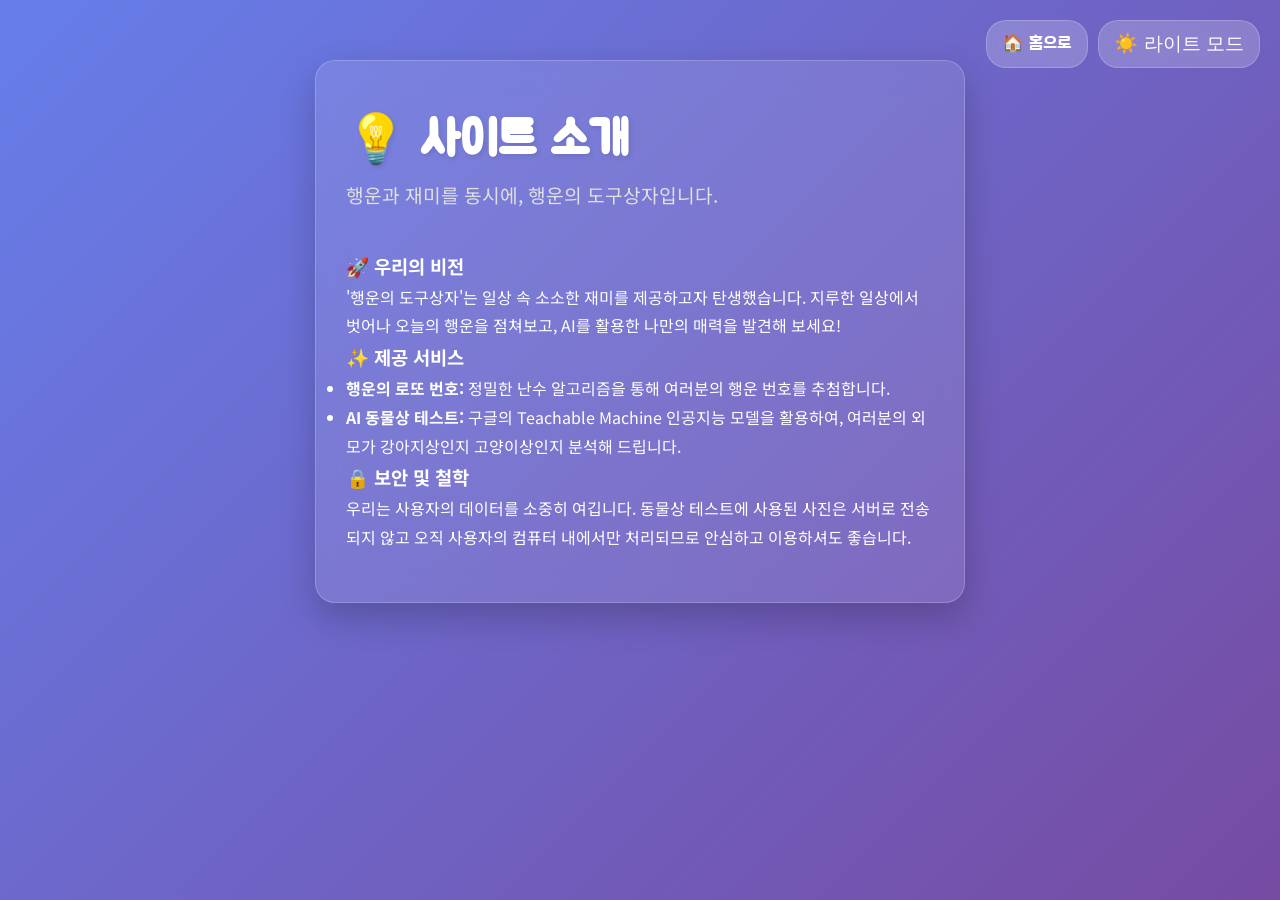
==== about.html @ 26b106c7 "Optimize site for AdSense approval with Privacy Policy, About page, and SEO enhancements" ====
<!DOCTYPE html>
<html lang="ko">
<head>
    <meta charset="UTF-8">
    <meta name="viewport" content="width=device-width, initial-scale=1.0">
    <title>소개 - 행운의 도구상자</title>
    <link rel="stylesheet" href="style.css">
    <link href="https://fonts.googleapis.com/css2?family=Jua&family=Noto+Sans+KR:wght@400;700&display=swap" rel="stylesheet">
</head>
<body>
    <div class="theme-toggle">
        <a href="index.html" class="nav-btn">🏠 홈으로</a>
        <button id="theme-btn">🌙 다크 모드</button>
    </div>

    <div class="container about-content" style="text-align: left;">
        <h1>💡 사이트 소개</h1>
        <p class="subtitle">행운과 재미를 동시에, 행운의 도구상자입니다.</p>
        
        <div style="line-height: 1.8; color: var(--text-color);">
            <h3>🚀 우리의 비전</h3>
            <p>'행운의 도구상자'는 일상 속 소소한 재미를 제공하고자 탄생했습니다. 지루한 일상에서 벗어나 오늘의 행운을 점쳐보고, AI를 활용한 나만의 매력을 발견해 보세요!</p>

            <h3>✨ 제공 서비스</h3>
            <ul>
                <li><strong>행운의 로또 번호:</strong> 정밀한 난수 알고리즘을 통해 여러분의 행운 번호를 추첨합니다.</li>
                <li><strong>AI 동물상 테스트:</strong> 구글의 Teachable Machine 인공지능 모델을 활용하여, 여러분의 외모가 강아지상인지 고양이상인지 분석해 드립니다.</li>
            </ul>

            <h3>🔒 보안 및 철학</h3>
            <p>우리는 사용자의 데이터를 소중히 여깁니다. 동물상 테스트에 사용된 사진은 서버로 전송되지 않고 오직 사용자의 컴퓨터 내에서만 처리되므로 안심하고 이용하셔도 좋습니다.</p>
        </div>
    </div>

    <script>
        // 테마 토글 로직
        const themeBtn = document.getElementById('theme-btn');
        const currentTheme = localStorage.getItem('theme') || 'dark';
        document.documentElement.setAttribute('data-theme', currentTheme);
        themeBtn.innerText = currentTheme === 'dark' ? '☀️ 라이트 모드' : '🌙 다크 모드';

        themeBtn.addEventListener('click', () => {
            let theme = document.documentElement.getAttribute('data-theme');
            if (theme === 'dark') {
                theme = 'light';
                themeBtn.innerText = '🌙 다크 모드';
            } else {
                theme = 'dark';
                themeBtn.innerText = '☀️ 라이트 모드';
            }
            document.documentElement.setAttribute('data-theme', theme);
            localStorage.setItem('theme', theme);
        });
    </script>
</body>
</html>
---- style.css ----
:root {
    --bg-gradient: linear-gradient(135deg, #667eea 0%, #764ba2 100%);
    --container-bg: rgba(255, 255, 255, 0.1);
    --text-color: #ffffff;
    --subtitle-color: #e0e0e0;
    --card-shadow: 0 15px 35px rgba(0, 0, 0, 0.2);
    --border-color: rgba(255, 255, 255, 0.2);
    --placeholder-bg: rgba(255, 255, 255, 0.1);
    --placeholder-text: rgba(255, 255, 255, 0.6);
    --placeholder-border: rgba(255, 255, 255, 0.5);
    --toggle-btn-bg: rgba(255, 255, 255, 0.2);
}

[data-theme="light"] {
    --bg-gradient: linear-gradient(135deg, #f5f7fa 0%, #c3cfe2 100%);
    --container-bg: rgba(255, 255, 255, 0.8);
    --text-color: #2d3436;
    --subtitle-color: #636e72;
    --card-shadow: 0 15px 35px rgba(0, 0, 0, 0.1);
    --border-color: rgba(0, 0, 0, 0.05);
    --placeholder-bg: rgba(0, 0, 0, 0.05);
    --placeholder-text: rgba(0, 0, 0, 0.3);
    --placeholder-border: rgba(0, 0, 0, 0.1);
    --toggle-btn-bg: rgba(0, 0, 0, 0.1);
}

* {
    margin: 0;
    padding: 0;
    box-sizing: border-box;
    transition: background-color 0.3s ease, color 0.3s ease;
}

body {
    font-family: 'Noto Sans KR', sans-serif;
    background: var(--bg-gradient);
    min-height: 100vh;
    display: flex;
    flex-direction: column; /* 세로로 정렬 */
    justify-content: flex-start; /* 위에서부터 시작 */
    align-items: center;
    color: var(--text-color);
    padding: 60px 0; /* 위아래 여백 */
    overflow-y: auto; /* 내용이 길어지면 스크롤 가능하게 */
}

/* 컨테이너 간 간격 */
.container + .container {
    margin-top: 40px;
}

/* 문의 폼 관련 스타일 */
.contact-container h2 {
    font-family: 'Jua', sans-serif;
    font-size: 2.2rem;
    margin-bottom: 5px;
}

.contact-form {
    text-align: left;
    max-width: 500px;
    margin: 0 auto;
}

.input-group {
    margin-bottom: 20px;
}

.input-group label {
    display: block;
    margin-bottom: 8px;
    font-weight: bold;
    font-size: 1rem;
}

.input-group input, 
.input-group textarea {
    width: 100%;
    padding: 12px 15px;
    border-radius: 10px;
    border: 1px solid var(--border-color);
    background: var(--placeholder-bg);
    color: var(--text-color);
    font-family: 'Noto Sans KR', sans-serif;
    font-size: 1rem;
    transition: all 0.3s ease;
}

.input-group input::placeholder,
.input-group textarea::placeholder {
    color: var(--placeholder-text);
}

.input-group input:focus, 
.input-group textarea:focus {
    outline: none;
    border-color: #667eea;
    background: rgba(255, 255, 255, 0.2);
    box-shadow: 0 0 10px rgba(102, 126, 234, 0.3);
}

.submit-btn {
    width: 100%;
    background: linear-gradient(45deg, #4facfe 0%, #00f2fe 100%);
    color: white;
    border: none;
    padding: 15px;
    font-size: 1.2rem;
    font-family: 'Jua', sans-serif;
    border-radius: 10px;
    cursor: pointer;
    box-shadow: 0 5px 15px rgba(79, 172, 254, 0.3);
    transition: all 0.3s ease;
    margin-top: 10px;
}

.submit-btn:hover {
    transform: translateY(-3px);
    box-shadow: 0 8px 20px rgba(79, 172, 254, 0.5);
}

.submit-btn:active {
    transform: translateY(0);
}

/* 테마 토글 버튼 스타일 */
.theme-toggle {
    position: absolute;
    top: 20px;
    right: 20px;
    display: flex;
    gap: 10px;
    z-index: 1000;
}

.nav-btn {
    text-decoration: none;
    background: var(--toggle-btn-bg);
    border: 1px solid var(--border-color);
    color: var(--text-color);
    padding: 10px 15px;
    border-radius: 20px;
    cursor: pointer;
    font-size: 1.1rem;
    font-family: 'Jua', sans-serif;
    backdrop-filter: blur(5px);
    transition: all 0.3s ease;
    display: flex;
    align-items: center;
}

.nav-btn:hover {
    transform: scale(1.05);
    background: rgba(255, 255, 255, 0.3);
}

#theme-btn {
    background: var(--toggle-btn-bg);
    border: 1px solid var(--border-color);
    color: var(--text-color);
    padding: 10px 15px;
    border-radius: 20px;
    cursor: pointer;
    font-size: 1.2rem;
    backdrop-filter: blur(5px);
    transition: all 0.3s ease;
}

#theme-btn:hover {
    transform: scale(1.1);
}

/* 동물상 테스트 전용 스타일 */
.file-upload {
    background-color: var(--placeholder-bg);
    width: 100%;
    margin: 0 auto;
    padding: 40px 20px;
    border: 2px dashed var(--placeholder-border);
    border-radius: 15px;
    cursor: pointer;
    transition: all 0.3s ease;
    margin-bottom: 20px;
}

.file-upload:hover {
    background-color: rgba(255, 255, 255, 0.15);
    border-color: #667eea;
}

.image-upload-wrap {
    display: flex;
    flex-direction: column;
    align-items: center;
    gap: 15px;
}

.upload-icon {
    font-size: 4rem;
}

.drag-text h3 {
    font-family: 'Jua', sans-serif;
    font-size: 1.5rem;
    color: var(--text-color);
    margin: 0;
}

.file-upload-input {
    display: none;
}

#image-preview-container {
    margin: 20px auto;
    position: relative;
    display: none;
    max-width: 300px;
}

#image-preview {
    width: 100%;
    border-radius: 15px;
    box-shadow: var(--card-shadow);
    border: 4px solid white;
}

.remove-image {
    position: absolute;
    top: -10px;
    right: -10px;
    background: #ff6b6b;
    color: white;
    border: none;
    width: 30px;
    height: 30px;
    border-radius: 50%;
    cursor: pointer;
    font-size: 1rem;
    font-weight: bold;
    box-shadow: 0 2px 5px rgba(0,0,0,0.2);
}

.result-container {
    margin-top: 30px;
    text-align: left;
    display: none;
}

.result-bar-wrapper {
    margin-bottom: 20px;
}

.label-text {
    font-family: 'Jua', sans-serif;
    font-size: 1.3rem;
    margin-bottom: 8px;
    display: flex;
    justify-content: space-between;
}

.bar-container {
    height: 30px;
    background: var(--placeholder-bg);
    border-radius: 15px;
    overflow: hidden;
    border: 1px solid var(--border-color);
}

.bar {
    height: 100%;
    width: 0%;
    transition: width 1s cubic-bezier(0.175, 0.885, 0.32, 1.275);
}

.dog-bar { background: linear-gradient(90deg, #ffd93d, #ffae00); }
.cat-bar { background: linear-gradient(90deg, #6ec3f4, #187bcd); }

#final-result-text {
    font-family: 'Jua', sans-serif;
    font-size: 2rem;
    text-align: center;
    margin-top: 30px;
    padding: 20px;
    border-radius: 20px;
    background: rgba(255, 255, 255, 0.1);
    color: var(--text-color);
    animation: bounceIn 0.8s ease;
}

/* 푸터 스타일 */
footer {
    margin-top: 60px;
    width: 100%;
    max-width: 650px;
    padding: 30px;
    text-align: center;
    border-top: 1px solid var(--border-color);
    color: var(--subtitle-color);
    font-size: 0.9rem;
}

.footer-links {
    margin-bottom: 15px;
    display: flex;
    justify-content: center;
    gap: 20px;
}

.footer-links a {
    color: var(--text-color);
    text-decoration: none;
    font-weight: bold;
    transition: color 0.3s;
}

.footer-links a:hover {
    color: #667eea;
}

/* 안내 텍스트 스타일 */
.guide-section {
    text-align: left;
    margin-top: 40px;
    padding-top: 30px;
    border-top: 1px solid var(--border-color);
    line-height: 1.7;
}

.guide-section h3 {
    font-family: 'Jua', sans-serif;
    font-size: 1.5rem;
    margin-bottom: 15px;
}

.guide-section p {
    margin-bottom: 10px;
}

.container {
    background: var(--container-bg);
    backdrop-filter: blur(15px);
    -webkit-backdrop-filter: blur(15px);
    border-radius: 20px;
    padding: 50px 30px;
    text-align: center;
    box-shadow: var(--card-shadow);
    border: 1px solid var(--border-color);
    max-width: 650px;
    width: 90%;
    animation: fadeIn 1s ease-out;
}

@keyframes fadeIn {
    from { opacity: 0; transform: translateY(-30px); }
    to { opacity: 1; transform: translateY(0); }
}

h1 {
    font-family: 'Jua', sans-serif;
    font-size: 3rem;
    margin-bottom: 10px;
    color: var(--text-color);
    text-shadow: 2px 2px 5px rgba(0, 0, 0, 0.1);
}

.subtitle {
    font-size: 1.2rem;
    margin-bottom: 40px;
    color: var(--subtitle-color);
}

.lotto-balls {
    display: flex;
    justify-content: center;
    gap: 15px;
    margin-bottom: 40px;
    flex-wrap: wrap;
    min-height: 70px;
}

.ball {
    width: 70px;
    height: 70px;
    border-radius: 50%;
    display: flex;
    justify-content: center;
    align-items: center;
    font-size: 1.8rem;
    font-weight: bold;
    font-family: 'Noto Sans KR', sans-serif;
    background: white;
    box-shadow: inset -5px -5px 15px rgba(0,0,0,0.3), 3px 3px 10px rgba(0,0,0,0.2);
    opacity: 0;
    transform: scale(0) rotate(-180deg);
    transition: all 0.6s cubic-bezier(0.175, 0.885, 0.32, 1.275);
}

.ball.show {
    opacity: 1;
    transform: scale(1) rotate(0deg);
}

.ball.placeholder {
    opacity: 1;
    transform: scale(1);
    background: var(--placeholder-bg);
    color: var(--placeholder-text);
    box-shadow: none;
    border: 2px dashed var(--placeholder-border);
}

/* 실제 한국 로또 색상 기준 */
.color-yellow { background: radial-gradient(circle at 30% 30%, #ffee80, #fbc400); color: #333; text-shadow: none; }
.color-blue { background: radial-gradient(circle at 30% 30%, #b2e8ff, #69c8f2); color: #fff; text-shadow: 1px 1px 3px rgba(0,0,0,0.4); }
.color-red { background: radial-gradient(circle at 30% 30%, #ffb3b3, #ff7272); color: #fff; text-shadow: 1px 1px 3px rgba(0,0,0,0.4); }
.color-gray { background: radial-gradient(circle at 30% 30%, #dddddd, #aaaaaa); color: #fff; text-shadow: 1px 1px 3px rgba(0,0,0,0.4); }
.color-green { background: radial-gradient(circle at 30% 30%, #def2a0, #b0d840); color: #333; text-shadow: none; }

.draw-btn {
    background: linear-gradient(45deg, #ff6b6b, #ff8e8b);
    color: white;
    border: none;
    padding: 15px 50px;
    font-size: 1.5rem;
    font-family: 'Jua', sans-serif;
    border-radius: 40px;
    cursor: pointer;
    box-shadow: 0 5px 20px rgba(255, 107, 107, 0.4);
    transition: all 0.3s ease;
}

.draw-btn:hover {
    transform: translateY(-5px);
    box-shadow: 0 8px 25px rgba(255, 107, 107, 0.6);
}

.draw-btn:active {
    transform: translateY(2px);
    box-shadow: 0 3px 10px rgba(255, 107, 107, 0.4);
}

.draw-btn:disabled {
    background: #a0a0a0;
    cursor: not-allowed;
    transform: none;
    box-shadow: none;
}
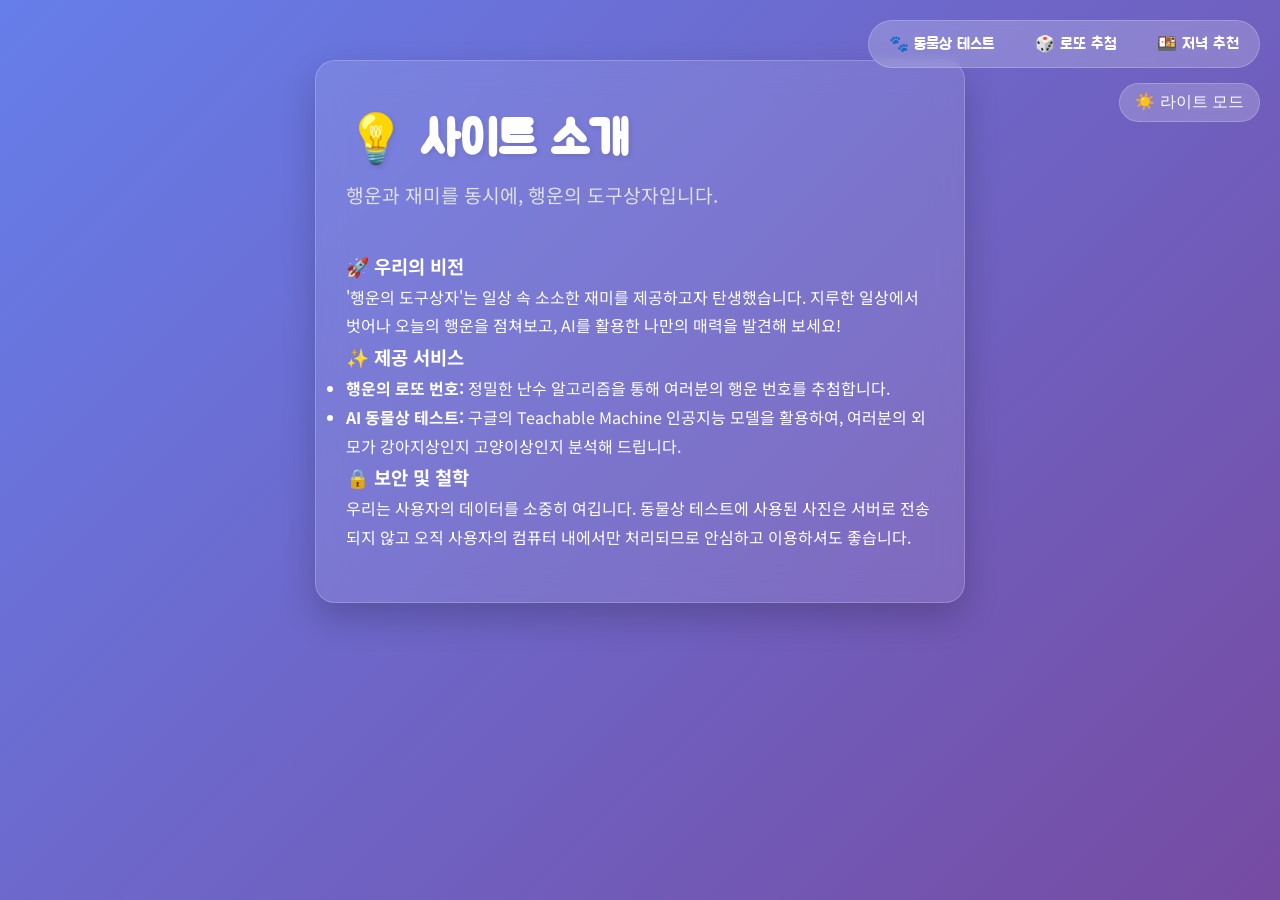
==== commit 1c522bc6: "feat: set animal face test as home and add lotto & dinner recommendation pages" ====
--- a/about.html
+++ b/about.html
@@ -9,7 +9,11 @@
 </head>
 <body>
     <div class="theme-toggle">
-        <a href="index.html" class="nav-btn">🏠 홈으로</a>
+        <nav class="main-nav">
+            <a href="index.html" class="nav-btn">🐾 동물상 테스트</a>
+            <a href="lotto.html" class="nav-btn">🎲 로또 추첨</a>
+            <a href="dinner.html" class="nav-btn">🍱 저녁 추천</a>
+        </nav>
         <button id="theme-btn">🌙 다크 모드</button>
     </div>
 
--- a/style.css
+++ b/style.css
@@ -123,51 +123,94 @@
     transform: translateY(0);
 }
 
-/* 테마 토글 버튼 스타일 */
+/* 테마 토글 및 네비게이션 바 스타일 */
 .theme-toggle {
     position: absolute;
     top: 20px;
     right: 20px;
     display: flex;
+    flex-direction: column; /* 모바일 대응을 위해 세로 정렬 가능성 열어둠 */
+    align-items: flex-end;
+    gap: 15px;
+    z-index: 1000;
+}
+
+.main-nav {
+    display: flex;
     gap: 10px;
-    z-index: 1000;
+    background: var(--toggle-btn-bg);
+    padding: 5px;
+    border-radius: 25px;
+    border: 1px solid var(--border-color);
+    backdrop-filter: blur(5px);
 }
 
 .nav-btn {
     text-decoration: none;
-    background: var(--toggle-btn-bg);
-    border: 1px solid var(--border-color);
-    color: var(--text-color);
-    padding: 10px 15px;
+    color: var(--text-color);
+    padding: 8px 15px;
     border-radius: 20px;
-    cursor: pointer;
-    font-size: 1.1rem;
-    font-family: 'Jua', sans-serif;
-    backdrop-filter: blur(5px);
-    transition: all 0.3s ease;
-    display: flex;
-    align-items: center;
+    font-size: 1rem;
+    font-family: 'Jua', sans-serif;
+    transition: all 0.3s ease;
 }
 
 .nav-btn:hover {
-    transform: scale(1.05);
-    background: rgba(255, 255, 255, 0.3);
+    background: rgba(255, 255, 255, 0.2);
+    transform: translateY(-2px);
+}
+
+.nav-btn.active {
+    background: #667eea;
+    color: white;
+    box-shadow: 0 4px 10px rgba(102, 126, 234, 0.4);
 }
 
 #theme-btn {
     background: var(--toggle-btn-bg);
     border: 1px solid var(--border-color);
     color: var(--text-color);
-    padding: 10px 15px;
+    padding: 8px 15px;
     border-radius: 20px;
     cursor: pointer;
-    font-size: 1.2rem;
+    font-size: 1rem;
     backdrop-filter: blur(5px);
     transition: all 0.3s ease;
+    width: fit-content;
 }
 
 #theme-btn:hover {
-    transform: scale(1.1);
+    transform: scale(1.05);
+    background: rgba(255, 255, 255, 0.2);
+}
+
+/* 저녁 메뉴 추천 전용 스타일 */
+.menu-display {
+    background: rgba(255, 255, 255, 0.05);
+    border-radius: 25px;
+    padding: 40px;
+    margin-bottom: 40px;
+    border: 2px dashed var(--border-color);
+    transition: all 0.5s ease;
+}
+
+.menu-icon {
+    font-size: 6rem;
+    margin-bottom: 20px;
+    filter: drop-shadow(0 10px 15px rgba(0,0,0,0.2));
+    animation: floating 3s ease-in-out infinite;
+}
+
+@keyframes floating {
+    0% { transform: translateY(0px); }
+    50% { transform: translateY(-15px); }
+    100% { transform: translateY(0px); }
+}
+
+.menu-name {
+    font-family: 'Jua', sans-serif;
+    font-size: 2.2rem;
+    color: var(--text-color);
 }
 
 /* 동물상 테스트 전용 스타일 */
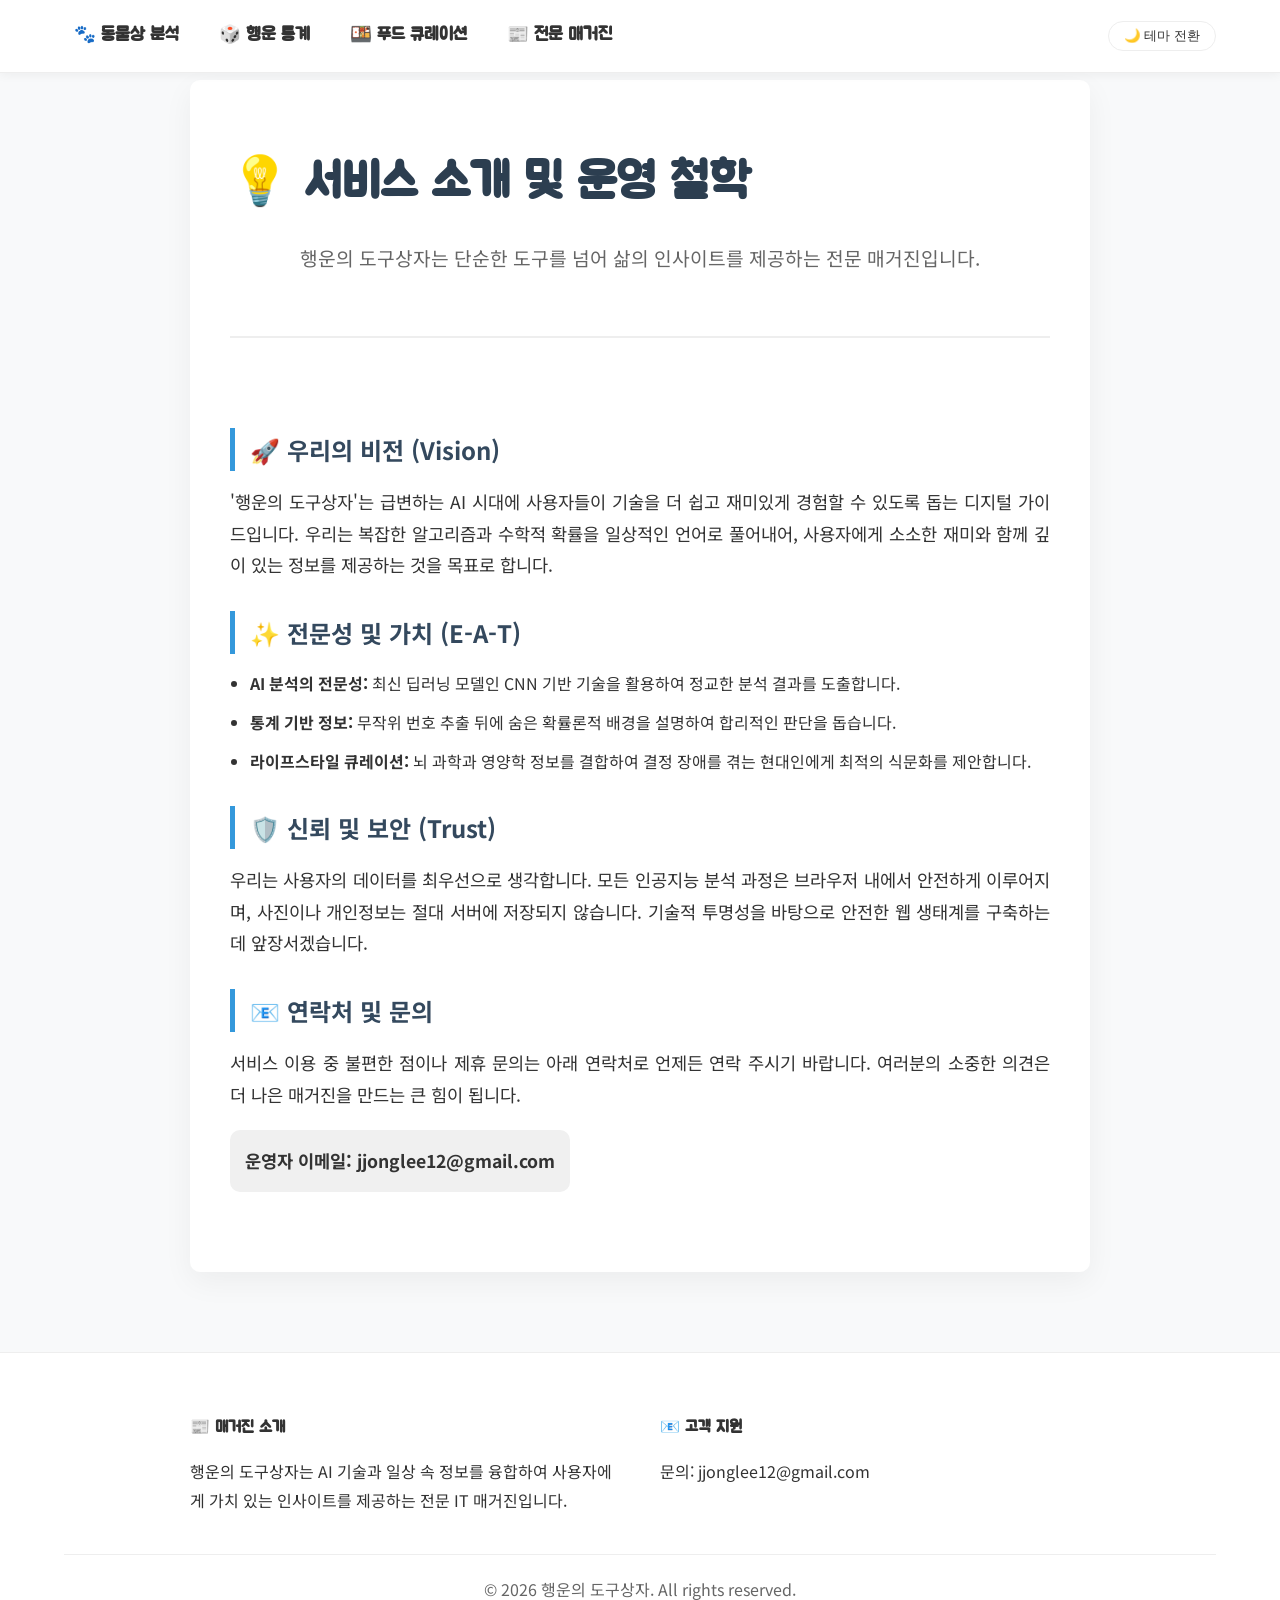
==== commit eb4fa225: "chore: overhaul site into a professional magazine for AdSense approval" ====
--- a/about.html
+++ b/about.html
@@ -3,58 +3,59 @@
 <head>
     <meta charset="UTF-8">
     <meta name="viewport" content="width=device-width, initial-scale=1.0">
-    <title>소개 - 행운의 도구상자</title>
+    <title>매거진 소개 및 운영 철학 - 행운의 도구상자</title>
     <link rel="stylesheet" href="style.css">
     <link href="https://fonts.googleapis.com/css2?family=Jua&family=Noto+Sans+KR:wght@400;700&display=swap" rel="stylesheet">
 </head>
 <body>
     <div class="theme-toggle">
         <nav class="main-nav">
-            <a href="index.html" class="nav-btn">🐾 동물상 테스트</a>
-            <a href="lotto.html" class="nav-btn">🎲 로또 추첨</a>
-            <a href="dinner.html" class="nav-btn">🍱 저녁 추천</a>
+            <a href="index.html" class="nav-btn">🐾 동물상 분석</a>
+            <a href="lotto.html" class="nav-btn">🎲 행운 통계</a>
+            <a href="dinner.html" class="nav-btn">🍱 푸드 큐레이션</a>
+            <a href="blog.html" class="nav-btn">📰 전문 매거진</a>
         </nav>
-        <button id="theme-btn">🌙 다크 모드</button>
+        <button id="theme-btn">🌙 테마 전환</button>
     </div>
 
-    <div class="container about-content" style="text-align: left;">
-        <h1>💡 사이트 소개</h1>
-        <p class="subtitle">행운과 재미를 동시에, 행운의 도구상자입니다.</p>
+    <div class="container" style="text-align: left;">
+        <h1>💡 서비스 소개 및 운영 철학</h1>
+        <p class="subtitle" style="text-align: center;">행운의 도구상자는 단순한 도구를 넘어 삶의 인사이트를 제공하는 전문 매거진입니다.</p>
         
-        <div style="line-height: 1.8; color: var(--text-color);">
-            <h3>🚀 우리의 비전</h3>
-            <p>'행운의 도구상자'는 일상 속 소소한 재미를 제공하고자 탄생했습니다. 지루한 일상에서 벗어나 오늘의 행운을 점쳐보고, AI를 활용한 나만의 매력을 발견해 보세요!</p>
+        <div class="article-section">
+            <h3>🚀 우리의 비전 (Vision)</h3>
+            <p>'행운의 도구상자'는 급변하는 AI 시대에 사용자들이 기술을 더 쉽고 재미있게 경험할 수 있도록 돕는 디지털 가이드입니다. 우리는 복잡한 알고리즘과 수학적 확률을 일상적인 언어로 풀어내어, 사용자에게 소소한 재미와 함께 깊이 있는 정보를 제공하는 것을 목표로 합니다.</p>
 
-            <h3>✨ 제공 서비스</h3>
+            <h3>✨ 전문성 및 가치 (E-A-T)</h3>
             <ul>
-                <li><strong>행운의 로또 번호:</strong> 정밀한 난수 알고리즘을 통해 여러분의 행운 번호를 추첨합니다.</li>
-                <li><strong>AI 동물상 테스트:</strong> 구글의 Teachable Machine 인공지능 모델을 활용하여, 여러분의 외모가 강아지상인지 고양이상인지 분석해 드립니다.</li>
+                <li><strong>AI 분석의 전문성:</strong> 최신 딥러닝 모델인 CNN 기반 기술을 활용하여 정교한 분석 결과를 도출합니다.</li>
+                <li><strong>통계 기반 정보:</strong> 무작위 번호 추출 뒤에 숨은 확률론적 배경을 설명하여 합리적인 판단을 돕습니다.</li>
+                <li><strong>라이프스타일 큐레이션:</strong> 뇌 과학과 영양학 정보를 결합하여 결정 장애를 겪는 현대인에게 최적의 식문화를 제안합니다.</li>
             </ul>
 
-            <h3>🔒 보안 및 철학</h3>
-            <p>우리는 사용자의 데이터를 소중히 여깁니다. 동물상 테스트에 사용된 사진은 서버로 전송되지 않고 오직 사용자의 컴퓨터 내에서만 처리되므로 안심하고 이용하셔도 좋습니다.</p>
+            <h3>🛡️ 신뢰 및 보안 (Trust)</h3>
+            <p>우리는 사용자의 데이터를 최우선으로 생각합니다. 모든 인공지능 분석 과정은 브라우저 내에서 안전하게 이루어지며, 사진이나 개인정보는 절대 서버에 저장되지 않습니다. 기술적 투명성을 바탕으로 안전한 웹 생태계를 구축하는 데 앞장서겠습니다.</p>
+
+            <h3>📧 연락처 및 문의</h3>
+            <p>서비스 이용 중 불편한 점이나 제휴 문의는 아래 연락처로 언제든 연락 주시기 바랍니다. 여러분의 소중한 의견은 더 나은 매거진을 만드는 큰 힘이 됩니다.</p>
+            <p style="font-weight: bold; background: #f0f0f0; padding: 15px; border-radius: 10px; display: inline-block;">
+                운영자 이메일: jjonglee12@gmail.com
+            </p>
         </div>
     </div>
 
-    <script>
-        // 테마 토글 로직
-        const themeBtn = document.getElementById('theme-btn');
-        const currentTheme = localStorage.getItem('theme') || 'dark';
-        document.documentElement.setAttribute('data-theme', currentTheme);
-        themeBtn.innerText = currentTheme === 'dark' ? '☀️ 라이트 모드' : '🌙 다크 모드';
-
-        themeBtn.addEventListener('click', () => {
-            let theme = document.documentElement.getAttribute('data-theme');
-            if (theme === 'dark') {
-                theme = 'light';
-                themeBtn.innerText = '🌙 다크 모드';
-            } else {
-                theme = 'dark';
-                themeBtn.innerText = '☀️ 라이트 모드';
-            }
-            document.documentElement.setAttribute('data-theme', theme);
-            localStorage.setItem('theme', theme);
-        });
-    </script>
+    <footer>
+        <div class="footer-info">
+            <div class="footer-section">
+                <h4>📰 매거진 소개</h4>
+                <p>행운의 도구상자는 AI 기술과 일상 속 정보를 융합하여 사용자에게 가치 있는 인사이트를 제공하는 전문 IT 매거진입니다.</p>
+            </div>
+            <div class="footer-section">
+                <h4>📧 고객 지원</h4>
+                <p>문의: jjonglee12@gmail.com</p>
+            </div>
+        </div>
+        <p class="copy-right">&copy; 2026 행운의 도구상자. All rights reserved.</p>
+    </footer>
 </body>
 </html>
--- a/style.css
+++ b/style.css
@@ -1,27 +1,26 @@
 :root {
-    --bg-gradient: linear-gradient(135deg, #667eea 0%, #764ba2 100%);
-    --container-bg: rgba(255, 255, 255, 0.1);
-    --text-color: #ffffff;
-    --subtitle-color: #e0e0e0;
-    --card-shadow: 0 15px 35px rgba(0, 0, 0, 0.2);
-    --border-color: rgba(255, 255, 255, 0.2);
-    --placeholder-bg: rgba(255, 255, 255, 0.1);
-    --placeholder-text: rgba(255, 255, 255, 0.6);
-    --placeholder-border: rgba(255, 255, 255, 0.5);
-    --toggle-btn-bg: rgba(255, 255, 255, 0.2);
-}
-
-[data-theme="light"] {
-    --bg-gradient: linear-gradient(135deg, #f5f7fa 0%, #c3cfe2 100%);
-    --container-bg: rgba(255, 255, 255, 0.8);
-    --text-color: #2d3436;
-    --subtitle-color: #636e72;
-    --card-shadow: 0 15px 35px rgba(0, 0, 0, 0.1);
-    --border-color: rgba(0, 0, 0, 0.05);
-    --placeholder-bg: rgba(0, 0, 0, 0.05);
-    --placeholder-text: rgba(0, 0, 0, 0.3);
-    --placeholder-border: rgba(0, 0, 0, 0.1);
-    --toggle-btn-bg: rgba(0, 0, 0, 0.1);
+    /* 매거진 스타일을 위한 차분한 컬러 팔레트 */
+    --primary-color: #2c3e50;
+    --secondary-color: #34495e;
+    --accent-color: #3498db;
+    --bg-color: #f8f9fa;
+    --container-bg: #ffffff;
+    --text-color: #333333;
+    --subtitle-color: #666666;
+    --border-color: #eeeeee;
+    --card-shadow: 0 10px 30px rgba(0, 0, 0, 0.05);
+}
+
+[data-theme="dark"] {
+    --primary-color: #ecf0f1;
+    --secondary-color: #bdc3c7;
+    --accent-color: #3498db;
+    --bg-color: #1a1a1a;
+    --container-bg: #2d2d2d;
+    --text-color: #e0e0e0;
+    --subtitle-color: #aaaaaa;
+    --border-color: #444444;
+    --card-shadow: 0 10px 30px rgba(0, 0, 0, 0.3);
 }
 
 * {
@@ -33,458 +32,214 @@
 
 body {
     font-family: 'Noto Sans KR', sans-serif;
-    background: var(--bg-gradient);
-    min-height: 100vh;
-    display: flex;
-    flex-direction: column; /* 세로로 정렬 */
-    justify-content: flex-start; /* 위에서부터 시작 */
-    align-items: center;
-    color: var(--text-color);
-    padding: 60px 0; /* 위아래 여백 */
-    overflow-y: auto; /* 내용이 길어지면 스크롤 가능하게 */
-}
-
-/* 컨테이너 간 간격 */
-.container + .container {
-    margin-top: 40px;
-}
-
-/* 문의 폼 관련 스타일 */
-.contact-container h2 {
-    font-family: 'Jua', sans-serif;
-    font-size: 2.2rem;
-    margin-bottom: 5px;
-}
-
-.contact-form {
-    text-align: left;
-    max-width: 500px;
-    margin: 0 auto;
-}
-
-.input-group {
-    margin-bottom: 20px;
-}
-
-.input-group label {
-    display: block;
-    margin-bottom: 8px;
-    font-weight: bold;
-    font-size: 1rem;
-}
-
-.input-group input, 
-.input-group textarea {
-    width: 100%;
-    padding: 12px 15px;
-    border-radius: 10px;
-    border: 1px solid var(--border-color);
-    background: var(--placeholder-bg);
-    color: var(--text-color);
-    font-family: 'Noto Sans KR', sans-serif;
-    font-size: 1rem;
-    transition: all 0.3s ease;
-}
-
-.input-group input::placeholder,
-.input-group textarea::placeholder {
-    color: var(--placeholder-text);
-}
-
-.input-group input:focus, 
-.input-group textarea:focus {
-    outline: none;
-    border-color: #667eea;
-    background: rgba(255, 255, 255, 0.2);
-    box-shadow: 0 0 10px rgba(102, 126, 234, 0.3);
-}
-
-.submit-btn {
-    width: 100%;
-    background: linear-gradient(45deg, #4facfe 0%, #00f2fe 100%);
-    color: white;
-    border: none;
-    padding: 15px;
-    font-size: 1.2rem;
-    font-family: 'Jua', sans-serif;
-    border-radius: 10px;
-    cursor: pointer;
-    box-shadow: 0 5px 15px rgba(79, 172, 254, 0.3);
-    transition: all 0.3s ease;
-    margin-top: 10px;
-}
-
-.submit-btn:hover {
-    transform: translateY(-3px);
-    box-shadow: 0 8px 20px rgba(79, 172, 254, 0.5);
-}
-
-.submit-btn:active {
-    transform: translateY(0);
-}
-
-/* 테마 토글 및 네비게이션 바 스타일 */
-.theme-toggle {
-    position: absolute;
-    top: 20px;
-    right: 20px;
-    display: flex;
-    flex-direction: column; /* 모바일 대응을 위해 세로 정렬 가능성 열어둠 */
-    align-items: flex-end;
-    gap: 15px;
-    z-index: 1000;
-}
-
-.main-nav {
-    display: flex;
-    gap: 10px;
-    background: var(--toggle-btn-bg);
-    padding: 5px;
-    border-radius: 25px;
-    border: 1px solid var(--border-color);
-    backdrop-filter: blur(5px);
-}
-
-.nav-btn {
-    text-decoration: none;
-    color: var(--text-color);
-    padding: 8px 15px;
-    border-radius: 20px;
-    font-size: 1rem;
-    font-family: 'Jua', sans-serif;
-    transition: all 0.3s ease;
-}
-
-.nav-btn:hover {
-    background: rgba(255, 255, 255, 0.2);
-    transform: translateY(-2px);
-}
-
-.nav-btn.active {
-    background: #667eea;
-    color: white;
-    box-shadow: 0 4px 10px rgba(102, 126, 234, 0.4);
-}
-
-#theme-btn {
-    background: var(--toggle-btn-bg);
-    border: 1px solid var(--border-color);
-    color: var(--text-color);
-    padding: 8px 15px;
-    border-radius: 20px;
-    cursor: pointer;
-    font-size: 1rem;
-    backdrop-filter: blur(5px);
-    transition: all 0.3s ease;
-    width: fit-content;
-}
-
-#theme-btn:hover {
-    transform: scale(1.05);
-    background: rgba(255, 255, 255, 0.2);
-}
-
-/* 저녁 메뉴 추천 전용 스타일 */
-.menu-display {
-    background: rgba(255, 255, 255, 0.05);
-    border-radius: 25px;
-    padding: 40px;
-    margin-bottom: 40px;
-    border: 2px dashed var(--border-color);
-    transition: all 0.5s ease;
-}
-
-.menu-icon {
-    font-size: 6rem;
-    margin-bottom: 20px;
-    filter: drop-shadow(0 10px 15px rgba(0,0,0,0.2));
-    animation: floating 3s ease-in-out infinite;
-}
-
-@keyframes floating {
-    0% { transform: translateY(0px); }
-    50% { transform: translateY(-15px); }
-    100% { transform: translateY(0px); }
-}
-
-.menu-name {
-    font-family: 'Jua', sans-serif;
-    font-size: 2.2rem;
-    color: var(--text-color);
-}
-
-/* 동물상 테스트 전용 스타일 */
-.file-upload {
-    background-color: var(--placeholder-bg);
-    width: 100%;
-    margin: 0 auto;
-    padding: 40px 20px;
-    border: 2px dashed var(--placeholder-border);
-    border-radius: 15px;
-    cursor: pointer;
-    transition: all 0.3s ease;
-    margin-bottom: 20px;
-}
-
-.file-upload:hover {
-    background-color: rgba(255, 255, 255, 0.15);
-    border-color: #667eea;
-}
-
-.image-upload-wrap {
+    background-color: var(--bg-color);
+    color: var(--text-color);
+    line-height: 1.8; /* 텍스트 가독성 향상 */
+    padding-top: 80px;
     display: flex;
     flex-direction: column;
     align-items: center;
-    gap: 15px;
-}
-
-.upload-icon {
-    font-size: 4rem;
-}
-
-.drag-text h3 {
-    font-family: 'Jua', sans-serif;
+}
+
+/* 네비게이션 바 스타일 (매거진 느낌) */
+.theme-toggle {
+    position: fixed;
+    top: 0;
+    left: 0;
+    width: 100%;
+    background: var(--container-bg);
+    padding: 15px 5%;
+    display: flex;
+    justify-content: space-between;
+    align-items: center;
+    box-shadow: 0 2px 10px rgba(0,0,0,0.05);
+    z-index: 1000;
+    border-bottom: 1px solid var(--border-color);
+}
+
+.main-nav {
+    display: flex;
+    gap: 20px;
+}
+
+.nav-btn {
+    text-decoration: none;
+    color: var(--text-color);
+    padding: 5px 10px;
+    font-weight: 700;
+    font-family: 'Jua', sans-serif;
+    font-size: 1.1rem;
+    transition: color 0.3s;
+}
+
+.nav-btn:hover, .nav-btn.active {
+    color: var(--accent-color);
+}
+
+#theme-btn {
+    background: none;
+    border: 1px solid var(--border-color);
+    padding: 5px 15px;
+    border-radius: 20px;
+    cursor: pointer;
+    color: var(--text-color);
+}
+
+/* 메인 컨테이너 */
+.container {
+    background: var(--container-bg);
+    width: 90%;
+    max-width: 900px; /* 매거진 스타일을 위해 조금 더 넓게 */
+    margin-bottom: 40px;
+    padding: 60px 40px;
+    border-radius: 10px;
+    box-shadow: var(--card-shadow);
+    text-align: center;
+}
+
+h1 {
+    font-family: 'Jua', sans-serif;
+    font-size: 3rem;
+    margin-bottom: 15px;
+    color: var(--primary-color);
+}
+
+.subtitle {
+    font-size: 1.2rem;
+    color: var(--subtitle-color);
+    margin-bottom: 40px;
+}
+
+/* 전문 아티클 섹션 스타일 (중요!) */
+.article-section {
+    text-align: left;
+    margin-top: 60px;
+    padding-top: 60px;
+    border-top: 2px solid var(--border-color);
+}
+
+.article-section h2 {
+    font-family: 'Jua', sans-serif;
+    font-size: 2.2rem;
+    margin-bottom: 25px;
+    color: var(--primary-color);
+}
+
+.article-section h3 {
     font-size: 1.5rem;
-    color: var(--text-color);
-    margin: 0;
-}
-
-.file-upload-input {
-    display: none;
-}
-
-#image-preview-container {
-    margin: 20px auto;
-    position: relative;
-    display: none;
-    max-width: 300px;
-}
-
-#image-preview {
-    width: 100%;
+    margin: 30px 0 15px;
+    color: var(--secondary-color);
+    border-left: 5px solid var(--accent-color);
+    padding-left: 15px;
+}
+
+.article-section p {
+    margin-bottom: 20px;
+    font-size: 1.1rem;
+    color: var(--text-color);
+    text-align: justify;
+}
+
+.article-section ul, .article-section ol {
+    margin-bottom: 25px;
+    padding-left: 20px;
+}
+
+.article-section li {
+    margin-bottom: 10px;
+}
+
+/* 도구 스타일 (기존 스타일 유지하되 정제) */
+.file-upload, .menu-display, .lotto-balls {
+    background: var(--bg-color);
+    border: 1px solid var(--border-color);
     border-radius: 15px;
-    box-shadow: var(--card-shadow);
-    border: 4px solid white;
-}
-
-.remove-image {
-    position: absolute;
-    top: -10px;
-    right: -10px;
-    background: #ff6b6b;
+    padding: 40px;
+    margin-bottom: 40px;
+}
+
+.draw-btn {
+    background: var(--primary-color);
     color: white;
     border: none;
-    width: 30px;
-    height: 30px;
-    border-radius: 50%;
+    padding: 15px 40px;
+    font-size: 1.3rem;
+    font-family: 'Jua', sans-serif;
+    border-radius: 30px;
     cursor: pointer;
-    font-size: 1rem;
-    font-weight: bold;
-    box-shadow: 0 2px 5px rgba(0,0,0,0.2);
-}
-
-.result-container {
-    margin-top: 30px;
+    transition: transform 0.2s;
+}
+
+.draw-btn:hover {
+    transform: translateY(-3px);
+    background: var(--accent-color);
+}
+
+/* 푸터 스타일 */
+footer {
+    width: 100%;
+    background: var(--container-bg);
+    padding: 60px 5%;
+    border-top: 1px solid var(--border-color);
+    text-align: center;
+    margin-top: 40px;
+}
+
+.footer-info {
+    max-width: 900px;
+    margin: 0 auto;
+    display: grid;
+    grid-template-columns: repeat(auto-fit, minmax(200px, 1fr));
+    gap: 40px;
     text-align: left;
-    display: none;
-}
-
-.result-bar-wrapper {
+}
+
+.footer-section h4 {
+    margin-bottom: 15px;
+    font-family: 'Jua', sans-serif;
+}
+
+.footer-links a {
+    display: block;
+    color: var(--subtitle-color);
+    text-decoration: none;
+    margin-bottom: 8px;
+}
+
+.copy-right {
+    margin-top: 40px;
+    padding-top: 20px;
+    border-top: 1px solid var(--border-color);
+    color: var(--subtitle-color);
+}
+
+/* 이미지 및 바 스타일 */
+#image-preview {
+    max-width: 100%;
+    border-radius: 10px;
     margin-bottom: 20px;
 }
 
-.label-text {
-    font-family: 'Jua', sans-serif;
-    font-size: 1.3rem;
-    margin-bottom: 8px;
-    display: flex;
-    justify-content: space-between;
-}
-
 .bar-container {
-    height: 30px;
-    background: var(--placeholder-bg);
-    border-radius: 15px;
+    height: 25px;
+    background: #eee;
+    border-radius: 12px;
     overflow: hidden;
-    border: 1px solid var(--border-color);
+    margin-bottom: 15px;
 }
 
 .bar {
     height: 100%;
-    width: 0%;
-    transition: width 1s cubic-bezier(0.175, 0.885, 0.32, 1.275);
-}
-
-.dog-bar { background: linear-gradient(90deg, #ffd93d, #ffae00); }
-.cat-bar { background: linear-gradient(90deg, #6ec3f4, #187bcd); }
-
-#final-result-text {
-    font-family: 'Jua', sans-serif;
-    font-size: 2rem;
-    text-align: center;
-    margin-top: 30px;
-    padding: 20px;
-    border-radius: 20px;
-    background: rgba(255, 255, 255, 0.1);
-    color: var(--text-color);
-    animation: bounceIn 0.8s ease;
-}
-
-/* 푸터 스타일 */
-footer {
-    margin-top: 60px;
-    width: 100%;
-    max-width: 650px;
-    padding: 30px;
-    text-align: center;
-    border-top: 1px solid var(--border-color);
-    color: var(--subtitle-color);
-    font-size: 0.9rem;
-}
-
-.footer-links {
-    margin-bottom: 15px;
-    display: flex;
-    justify-content: center;
-    gap: 20px;
-}
-
-.footer-links a {
-    color: var(--text-color);
-    text-decoration: none;
-    font-weight: bold;
-    transition: color 0.3s;
-}
-
-.footer-links a:hover {
-    color: #667eea;
-}
-
-/* 안내 텍스트 스타일 */
-.guide-section {
-    text-align: left;
-    margin-top: 40px;
-    padding-top: 30px;
-    border-top: 1px solid var(--border-color);
-    line-height: 1.7;
-}
-
-.guide-section h3 {
-    font-family: 'Jua', sans-serif;
-    font-size: 1.5rem;
-    margin-bottom: 15px;
-}
-
-.guide-section p {
-    margin-bottom: 10px;
-}
-
-.container {
-    background: var(--container-bg);
-    backdrop-filter: blur(15px);
-    -webkit-backdrop-filter: blur(15px);
-    border-radius: 20px;
-    padding: 50px 30px;
-    text-align: center;
-    box-shadow: var(--card-shadow);
-    border: 1px solid var(--border-color);
-    max-width: 650px;
-    width: 90%;
-    animation: fadeIn 1s ease-out;
-}
-
+    transition: width 1s;
+}
+
+.dog-bar { background: #f1c40f; }
+.cat-bar { background: #3498db; }
+
+/* 애니메이션 */
 @keyframes fadeIn {
-    from { opacity: 0; transform: translateY(-30px); }
+    from { opacity: 0; transform: translateY(20px); }
     to { opacity: 1; transform: translateY(0); }
 }
 
-h1 {
-    font-family: 'Jua', sans-serif;
-    font-size: 3rem;
-    margin-bottom: 10px;
-    color: var(--text-color);
-    text-shadow: 2px 2px 5px rgba(0, 0, 0, 0.1);
-}
-
-.subtitle {
-    font-size: 1.2rem;
-    margin-bottom: 40px;
-    color: var(--subtitle-color);
-}
-
-.lotto-balls {
-    display: flex;
-    justify-content: center;
-    gap: 15px;
-    margin-bottom: 40px;
-    flex-wrap: wrap;
-    min-height: 70px;
-}
-
-.ball {
-    width: 70px;
-    height: 70px;
-    border-radius: 50%;
-    display: flex;
-    justify-content: center;
-    align-items: center;
-    font-size: 1.8rem;
-    font-weight: bold;
-    font-family: 'Noto Sans KR', sans-serif;
-    background: white;
-    box-shadow: inset -5px -5px 15px rgba(0,0,0,0.3), 3px 3px 10px rgba(0,0,0,0.2);
-    opacity: 0;
-    transform: scale(0) rotate(-180deg);
-    transition: all 0.6s cubic-bezier(0.175, 0.885, 0.32, 1.275);
-}
-
-.ball.show {
-    opacity: 1;
-    transform: scale(1) rotate(0deg);
-}
-
-.ball.placeholder {
-    opacity: 1;
-    transform: scale(1);
-    background: var(--placeholder-bg);
-    color: var(--placeholder-text);
-    box-shadow: none;
-    border: 2px dashed var(--placeholder-border);
-}
-
-/* 실제 한국 로또 색상 기준 */
-.color-yellow { background: radial-gradient(circle at 30% 30%, #ffee80, #fbc400); color: #333; text-shadow: none; }
-.color-blue { background: radial-gradient(circle at 30% 30%, #b2e8ff, #69c8f2); color: #fff; text-shadow: 1px 1px 3px rgba(0,0,0,0.4); }
-.color-red { background: radial-gradient(circle at 30% 30%, #ffb3b3, #ff7272); color: #fff; text-shadow: 1px 1px 3px rgba(0,0,0,0.4); }
-.color-gray { background: radial-gradient(circle at 30% 30%, #dddddd, #aaaaaa); color: #fff; text-shadow: 1px 1px 3px rgba(0,0,0,0.4); }
-.color-green { background: radial-gradient(circle at 30% 30%, #def2a0, #b0d840); color: #333; text-shadow: none; }
-
-.draw-btn {
-    background: linear-gradient(45deg, #ff6b6b, #ff8e8b);
-    color: white;
-    border: none;
-    padding: 15px 50px;
-    font-size: 1.5rem;
-    font-family: 'Jua', sans-serif;
-    border-radius: 40px;
-    cursor: pointer;
-    box-shadow: 0 5px 20px rgba(255, 107, 107, 0.4);
-    transition: all 0.3s ease;
-}
-
-.draw-btn:hover {
-    transform: translateY(-5px);
-    box-shadow: 0 8px 25px rgba(255, 107, 107, 0.6);
-}
-
-.draw-btn:active {
-    transform: translateY(2px);
-    box-shadow: 0 3px 10px rgba(255, 107, 107, 0.4);
-}
-
-.draw-btn:disabled {
-    background: #a0a0a0;
-    cursor: not-allowed;
-    transform: none;
-    box-shadow: none;
-}
+.container { animation: fadeIn 0.8s ease-out; }
